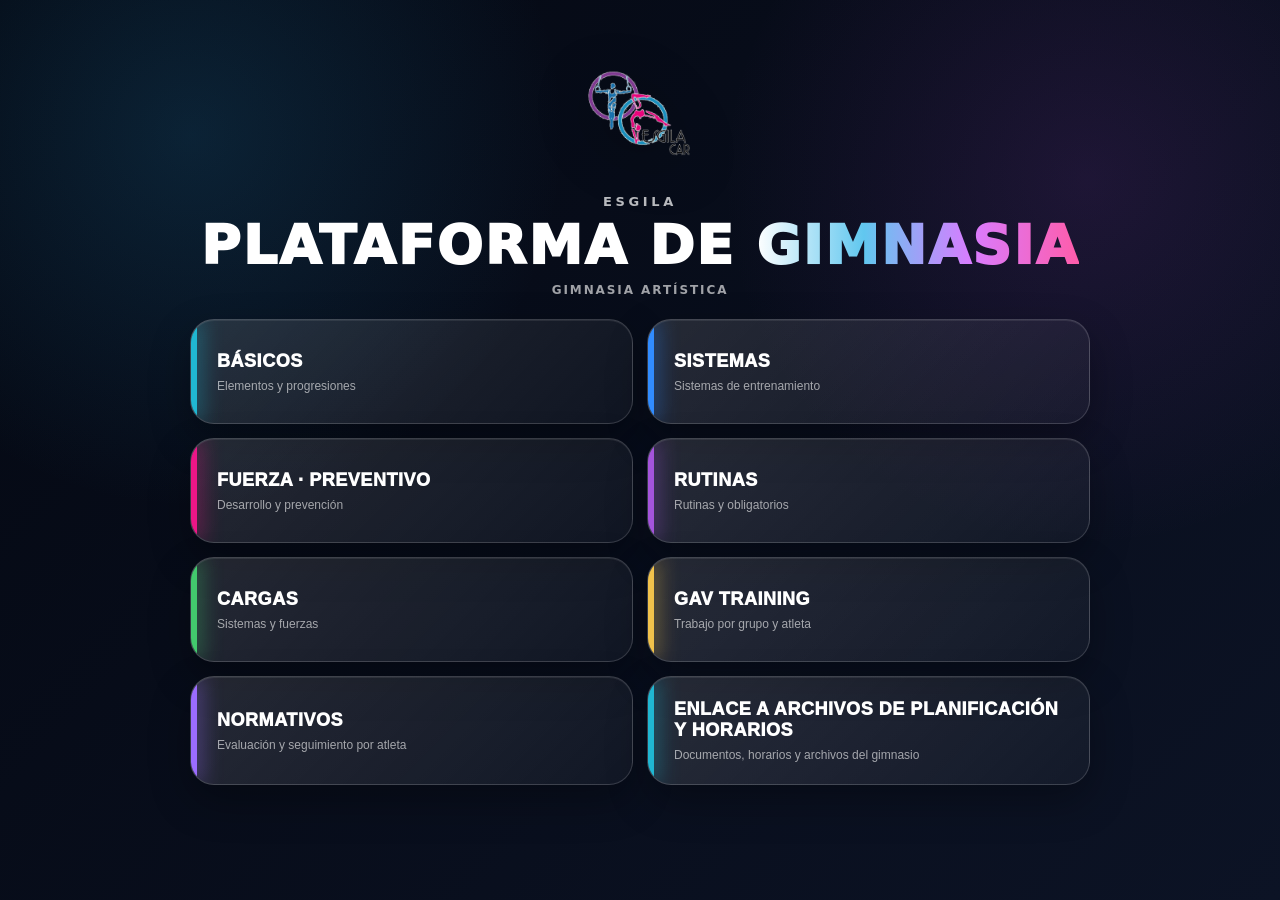
==== index.html @ 5b17f104 "Add files via upload" ====
<!doctype html>
<html lang="es">
<head>
<meta charset="utf-8">
<meta name="viewport" content="width=device-width,initial-scale=1">
<title>ESGILA · Plataforma de Gimnasia</title>
<link rel="stylesheet" href="style.css">
</head>
<body>
<div class="shell">
  <header class="hero">
    <div class="hero-logo"><img src="cliente/logo.png" data-cliente-logo alt="ESGILA"></div>
    <div class="eyebrow" data-cliente-name>ESGILA</div>
    <h1>PLATAFORMA DE <span>GIMNASIA</span></h1>
    <p data-cliente-subtitle>GIMNASIA ARTÍSTICA</p>
  </header>
  <main class="grid">
    <button class="module cyan" data-module="basicos"><b>BÁSICOS</b><small>Elementos y progresiones</small></button>
    <button class="module blue" data-module="sistemas"><b>SISTEMAS</b><small>Sistemas de entrenamiento</small></button>
    <button class="module pink" data-module="fuerza"><b>FUERZA · PREVENTIVO</b><small>Desarrollo y prevención</small></button>
    <button class="module purple" data-module="rutinas"><b>RUTINAS</b><small>Rutinas y obligatorios</small></button>
    <button class="module green" data-module="cargas"><b>CARGAS</b><small>Sistemas y fuerzas</small></button>
    <button class="module gold" data-module="gav-training"><b>GAV TRAINING</b><small>Trabajo por grupo y atleta</small></button>
    <button class="module normativos" data-module="normativos"><b>NORMATIVOS</b><small>Evaluación y seguimiento por atleta</small></button>
    <button class="module archivos" id="archivos-planificacion" type="button"><b>ENLACE A ARCHIVOS DE PLANIFICACIÓN Y HORARIOS</b><small>Documentos, horarios y archivos del gimnasio</small></button>
  </main>
  <section id="viewer" class="viewer hidden">
    <button id="back" class="back">← INICIO</button>
    <iframe id="frame" title="Módulo"></iframe>
  </section>
</div>
<script src="cliente/config.js"></script>
<script src="cliente/theme.js"></script>
<script src="script.js"></script>
</body>
</html>
---- style.css ----
:root{--p:#2386b8;--s:#8d3ab2;--a:#ed1687;--bg:#07111f;--card:rgba(255,255,255,.08);--line:rgba(255,255,255,.16)}
*{box-sizing:border-box}html,body{margin:0;width:100%;height:100%;font-family:Segoe UI,system-ui,sans-serif;background:radial-gradient(circle at 15% 15%,rgba(35,134,184,.20),transparent 28%),radial-gradient(circle at 85% 20%,rgba(141,58,178,.16),transparent 28%),linear-gradient(135deg,#040812,#0c1325);color:#fff}body{overflow:hidden}.shell{height:100vh;max-width:1100px;margin:auto;position:relative;padding:24px}.hero{text-align:center;padding:14px 10px 22px}.hero-logo{height:150px;display:flex;align-items:center;justify-content:center}.hero-logo img{width:150px;height:150px;object-fit:contain;filter:drop-shadow(0 12px 28px rgba(0,0,0,.45))}.eyebrow{font-size:13px;font-weight:900;letter-spacing:.28em;color:rgba(255,255,255,.72);margin-top:6px}.hero h1{margin:10px 0 0;font-size:clamp(30px,5vw,54px);line-height:1;font-weight:950;letter-spacing:.04em}.hero h1 span{background:linear-gradient(90deg,#fff,#61c7ef,#d97cff,#ff5caa);-webkit-background-clip:text;color:transparent}.hero p{margin:10px 0 0;color:rgba(255,255,255,.62);letter-spacing:.16em;font-size:12px;font-weight:800}.grid{width:min(900px,100%);margin:0 auto;display:grid;grid-template-columns:repeat(2,1fr);gap:14px}.module{min-height:105px;border:1px solid var(--line);border-radius:24px;background:linear-gradient(135deg,rgba(255,255,255,.12),rgba(255,255,255,.035));color:#fff;text-align:left;padding:22px 26px;cursor:pointer;box-shadow:0 16px 40px rgba(0,0,0,.3),inset 0 1px 0 rgba(255,255,255,.08);position:relative;overflow:hidden;transition:.18s}.module:before{content:"";position:absolute;left:0;top:0;bottom:0;width:6px;background:var(--c);box-shadow:0 0 22px var(--c)}.module:hover{transform:translateY(-3px);border-color:rgba(255,255,255,.3)}.module b{display:block;font-size:18px;font-weight:950;letter-spacing:.03em}.module small{display:block;margin-top:7px;color:rgba(255,255,255,.6);font-size:12px}.cyan{--c:#20b7d2}.blue{--c:#318cff}.pink{--c:#ed1687}.orange{--c:#ff8a20}.purple{--c:#a454dc}.green{--c:#42c96d}.gold{--c:#f1c24b}.normativos{--c:#9b6cff}.archivos{--c:#20b7d2}.viewer{position:absolute;inset:12px;display:flex;flex-direction:column;background:#07101d;border:1px solid rgba(255,255,255,.14);border-radius:24px;overflow:hidden;box-shadow:0 25px 70px rgba(0,0,0,.55);z-index:30}.viewer.hidden{display:none}.viewer iframe{width:100%;flex:1;min-height:0;border:0;background:#fff}.back{position:relative;z-index:20;flex:0 0 auto;align-self:flex-start;margin:12px 0 8px 12px;padding:10px 15px;border:1px solid rgba(255,255,255,.2);border-radius:13px;background:rgba(4,8,18,.92);color:#fff;font-weight:900;cursor:pointer;backdrop-filter:blur(10px);box-shadow:0 8px 22px rgba(0,0,0,.3)}@media(max-width:700px){.shell{padding:14px}.hero{padding-top:4px}.hero-logo,.hero-logo img{height:115px;width:115px}.grid{grid-template-columns:1fr;gap:10px}.module{min-height:78px;padding:16px 21px;border-radius:19px}.module b{font-size:15px}.viewer{inset:7px;border-radius:18px}.back{margin:8px 0 6px 8px;padding:9px 13px}.viewer iframe{min-height:0}}
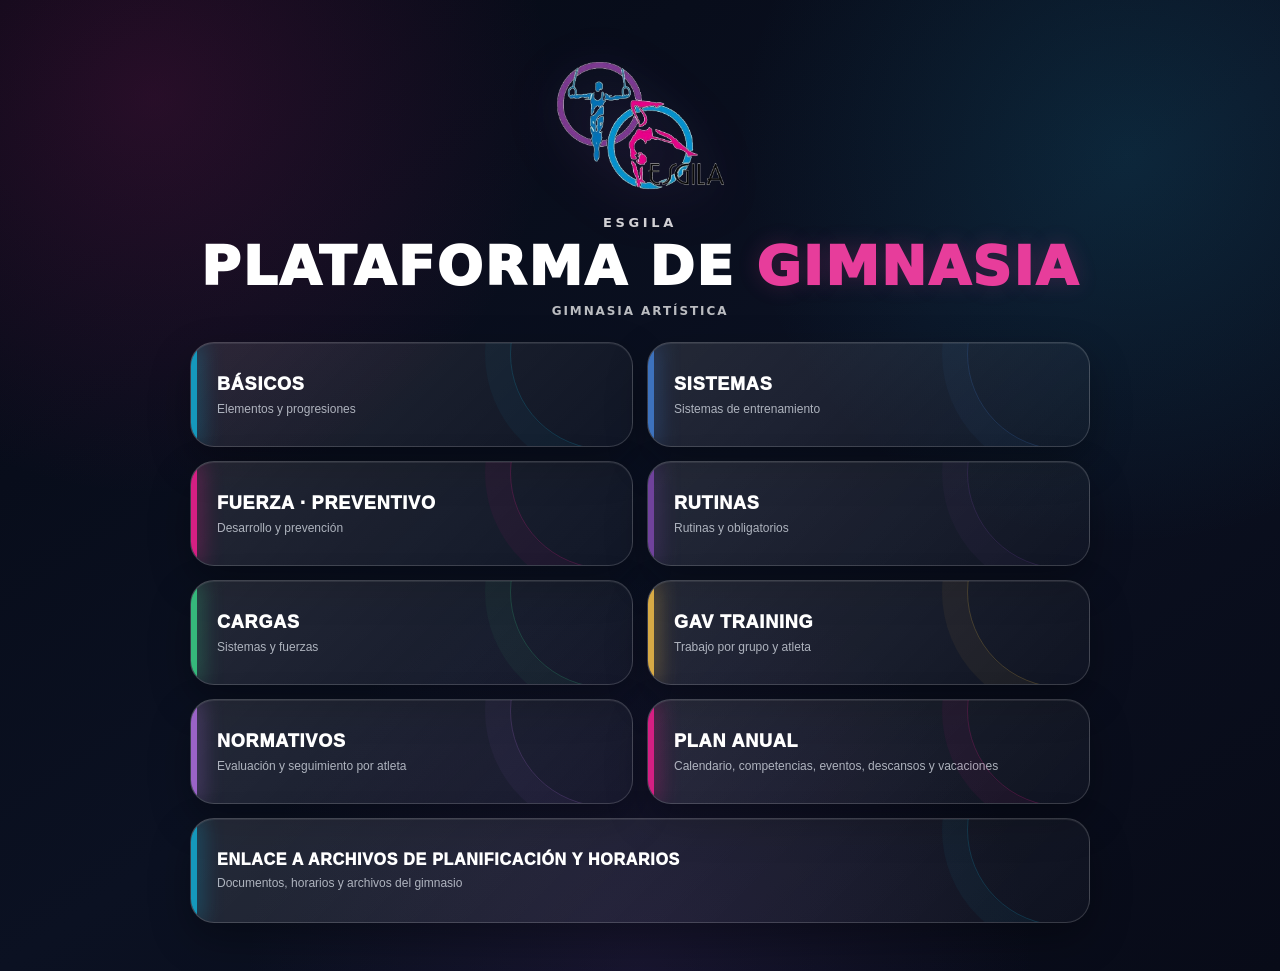
==== commit 6503a167: "Add files via upload" ====
--- a/index.html
+++ b/index.html
@@ -22,6 +22,7 @@
     <button class="module green" data-module="cargas"><b>CARGAS</b><small>Sistemas y fuerzas</small></button>
     <button class="module gold" data-module="gav-training"><b>GAV TRAINING</b><small>Trabajo por grupo y atleta</small></button>
     <button class="module normativos" data-module="normativos"><b>NORMATIVOS</b><small>Evaluación y seguimiento por atleta</small></button>
+    <button class="module plan" data-module="plan-anual"><b>PLAN ANUAL</b><small>Calendario, competencias, eventos, descansos y vacaciones</small></button>
     <button class="module archivos" id="archivos-planificacion" type="button"><b>ENLACE A ARCHIVOS DE PLANIFICACIÓN Y HORARIOS</b><small>Documentos, horarios y archivos del gimnasio</small></button>
   </main>
   <section id="viewer" class="viewer hidden">
--- a/style.css
+++ b/style.css
@@ -1,2 +1,71 @@
-:root{--p:#2386b8;--s:#8d3ab2;--a:#ed1687;--bg:#07111f;--card:rgba(255,255,255,.08);--line:rgba(255,255,255,.16)}
-*{box-sizing:border-box}html,body{margin:0;width:100%;height:100%;font-family:Segoe UI,system-ui,sans-serif;background:radial-gradient(circle at 15% 15%,rgba(35,134,184,.20),transparent 28%),radial-gradient(circle at 85% 20%,rgba(141,58,178,.16),transparent 28%),linear-gradient(135deg,#040812,#0c1325);color:#fff}body{overflow:hidden}.shell{height:100vh;max-width:1100px;margin:auto;position:relative;padding:24px}.hero{text-align:center;padding:14px 10px 22px}.hero-logo{height:150px;display:flex;align-items:center;justify-content:center}.hero-logo img{width:150px;height:150px;object-fit:contain;filter:drop-shadow(0 12px 28px rgba(0,0,0,.45))}.eyebrow{font-size:13px;font-weight:900;letter-spacing:.28em;color:rgba(255,255,255,.72);margin-top:6px}.hero h1{margin:10px 0 0;font-size:clamp(30px,5vw,54px);line-height:1;font-weight:950;letter-spacing:.04em}.hero h1 span{background:linear-gradient(90deg,#fff,#61c7ef,#d97cff,#ff5caa);-webkit-background-clip:text;color:transparent}.hero p{margin:10px 0 0;color:rgba(255,255,255,.62);letter-spacing:.16em;font-size:12px;font-weight:800}.grid{width:min(900px,100%);margin:0 auto;display:grid;grid-template-columns:repeat(2,1fr);gap:14px}.module{min-height:105px;border:1px solid var(--line);border-radius:24px;background:linear-gradient(135deg,rgba(255,255,255,.12),rgba(255,255,255,.035));color:#fff;text-align:left;padding:22px 26px;cursor:pointer;box-shadow:0 16px 40px rgba(0,0,0,.3),inset 0 1px 0 rgba(255,255,255,.08);position:relative;overflow:hidden;transition:.18s}.module:before{content:"";position:absolute;left:0;top:0;bottom:0;width:6px;background:var(--c);box-shadow:0 0 22px var(--c)}.module:hover{transform:translateY(-3px);border-color:rgba(255,255,255,.3)}.module b{display:block;font-size:18px;font-weight:950;letter-spacing:.03em}.module small{display:block;margin-top:7px;color:rgba(255,255,255,.6);font-size:12px}.cyan{--c:#20b7d2}.blue{--c:#318cff}.pink{--c:#ed1687}.orange{--c:#ff8a20}.purple{--c:#a454dc}.green{--c:#42c96d}.gold{--c:#f1c24b}.normativos{--c:#9b6cff}.archivos{--c:#20b7d2}.viewer{position:absolute;inset:12px;display:flex;flex-direction:column;background:#07101d;border:1px solid rgba(255,255,255,.14);border-radius:24px;overflow:hidden;box-shadow:0 25px 70px rgba(0,0,0,.55);z-index:30}.viewer.hidden{display:none}.viewer iframe{width:100%;flex:1;min-height:0;border:0;background:#fff}.back{position:relative;z-index:20;flex:0 0 auto;align-self:flex-start;margin:12px 0 8px 12px;padding:10px 15px;border:1px solid rgba(255,255,255,.2);border-radius:13px;background:rgba(4,8,18,.92);color:#fff;font-weight:900;cursor:pointer;backdrop-filter:blur(10px);box-shadow:0 8px 22px rgba(0,0,0,.3)}@media(max-width:700px){.shell{padding:14px}.hero{padding-top:4px}.hero-logo,.hero-logo img{height:115px;width:115px}.grid{grid-template-columns:1fr;gap:10px}.module{min-height:78px;padding:16px 21px;border-radius:19px}.module b{font-size:15px}.viewer{inset:7px;border-radius:18px}.back{margin:8px 0 6px 8px;padding:9px 13px}.viewer iframe{min-height:0}}
+:root{--p:#1598bc;--s:#70429c;--a:#d51f83;--bg:#07111f;--card:rgba(255,255,255,.08);--line:rgba(255,255,255,.16)}
+*{box-sizing:border-box}
+html,body{margin:0;width:100%;min-height:100%;font-family:Segoe UI,system-ui,sans-serif;background:radial-gradient(circle at 15% 15%,rgba(21,152,188,.22),transparent 28%),radial-gradient(circle at 85% 20%,rgba(112,66,156,.20),transparent 28%),linear-gradient(135deg,#040812,#0c1325);color:#fff}
+body{overflow-x:hidden;overflow-y:auto}
+.shell{min-height:100vh;max-width:1100px;margin:auto;position:relative;padding:24px}
+.hero{text-align:center;padding:14px 10px 24px}
+.hero-logo{height:175px;display:flex;align-items:center;justify-content:center}
+.hero-logo img{width:175px;height:175px;object-fit:contain;filter:drop-shadow(0 12px 28px rgba(0,0,0,.45))}
+.eyebrow{font-size:13px;font-weight:900;letter-spacing:.28em;color:rgba(255,255,255,.82);margin-top:2px}
+.hero h1{margin:10px 0 0;font-size:clamp(30px,5vw,54px);line-height:1;font-weight:950;letter-spacing:.04em;color:#fff}
+.hero h1 span{color:#e73d9b;background:none;-webkit-text-fill-color:#e73d9b;text-shadow:0 0 22px rgba(231,61,155,.20)}
+.hero p{margin:10px 0 0;color:rgba(255,255,255,.72);letter-spacing:.16em;font-size:12px;font-weight:800}
+.grid{width:min(900px,100%);margin:0 auto 24px;display:grid;grid-template-columns:repeat(2,1fr);gap:14px}
+.module{min-height:105px;border:1px solid var(--line);border-radius:24px;background:linear-gradient(135deg,rgba(255,255,255,.12),rgba(255,255,255,.035));color:#fff;text-align:left;padding:22px 26px;cursor:pointer;box-shadow:0 16px 40px rgba(0,0,0,.3),inset 0 1px 0 rgba(255,255,255,.08);position:relative;overflow:hidden;transition:.18s}
+.module:before{content:"";position:absolute;left:0;top:0;bottom:0;width:6px;background:var(--c);box-shadow:0 0 22px var(--c)}
+.module:hover{transform:translateY(-3px);border-color:rgba(255,255,255,.3)}
+.module b{display:block;font-size:18px;font-weight:950;letter-spacing:.03em}
+.module small{display:block;margin-top:7px;color:rgba(255,255,255,.68);font-size:12px}
+.cyan{--c:#20b7d2}.blue{--c:#318cff}.pink{--c:#ed1687}.orange{--c:#ff8a20}.purple{--c:#a454dc}.green{--c:#42c96d}.gold{--c:#f1c24b}.normativos{--c:#9b6cff}.plan{--c:#d51f83}.archivos{--c:#20b7d2}
+.archivos{grid-column:1/-1}
+.archivos b{font-size:16px}
+.viewer{position:fixed;inset:12px;display:flex;flex-direction:column;background:#07101d;border:1px solid rgba(255,255,255,.14);border-radius:24px;overflow:hidden;box-shadow:0 25px 70px rgba(0,0,0,.55);z-index:30}
+.viewer.hidden{display:none}
+.viewer iframe{width:100%;flex:1;min-height:0;border:0;background:#fff}
+.back{position:relative;z-index:20;flex:0 0 auto;align-self:flex-start;margin:12px 0 8px 12px;padding:10px 15px;border:1px solid rgba(255,255,255,.2);border-radius:13px;background:rgba(4,8,18,.92);color:#fff;font-weight:900;cursor:pointer;backdrop-filter:blur(10px);box-shadow:0 8px 22px rgba(0,0,0,.3)}
+@media(max-width:700px){
+  .shell{padding:14px}
+  .hero{padding-top:4px;padding-bottom:20px}
+  .hero-logo,.hero-logo img{height:145px;width:145px}
+  .eyebrow{font-size:12px}
+  .hero h1{font-size:clamp(29px,8vw,43px);line-height:1.02}
+  .hero p{font-size:11px}
+  .grid{grid-template-columns:1fr;gap:10px;margin-bottom:24px}
+  .module{min-height:78px;padding:16px 21px;border-radius:19px}
+  .module b{font-size:15px}
+  .module small{font-size:12px}
+  .archivos{grid-column:auto}
+  .archivos b{font-size:14px;line-height:1.2}
+  .viewer{inset:7px;border-radius:18px}
+  .back{margin:8px 0 6px 8px;padding:9px 13px}
+  .viewer iframe{min-height:0}
+}
+
+/* ===== ESGILA · IDENTIDAD VISUAL GLOBAL ===== */
+:root{
+  --esgila-magenta:#d51f83;
+  --esgila-purple:#70429c;
+  --esgila-cyan:#1598bc;
+  --esgila-blue:#1679a8;
+  --esgila-navy:#070d1b;
+}
+body{
+  background:
+    radial-gradient(circle at 12% 10%,rgba(213,31,131,.16),transparent 28%),
+    radial-gradient(circle at 88% 16%,rgba(21,152,188,.16),transparent 28%),
+    radial-gradient(circle at 50% 100%,rgba(112,66,156,.14),transparent 34%),
+    linear-gradient(145deg,#050914,#0b1122 52%,#080b18);
+}
+.hero-logo img{filter:drop-shadow(0 12px 28px rgba(213,31,131,.16)) drop-shadow(0 0 20px rgba(21,152,188,.10))}
+.module{
+  background:linear-gradient(135deg,rgba(255,255,255,.105),rgba(255,255,255,.028));
+}
+.module:after{
+  content:"";position:absolute;right:-70px;top:-85px;width:190px;height:190px;border-radius:50%;
+  border:1px solid color-mix(in srgb,var(--c) 25%,transparent);
+  box-shadow:0 0 0 25px color-mix(in srgb,var(--c) 6%,transparent);
+  pointer-events:none;
+}
+.cyan{--c:#1598bc}.blue{--c:#3d72bd}.pink{--c:#d51f83}.purple{--c:#70429c}
+.green{--c:#35b87b}.gold{--c:#d7aa45}.normativos{--c:#9a63c7}.archivos{--c:#1598bc}
+.module b{letter-spacing:.045em}.module small{color:rgba(235,241,250,.70)}
